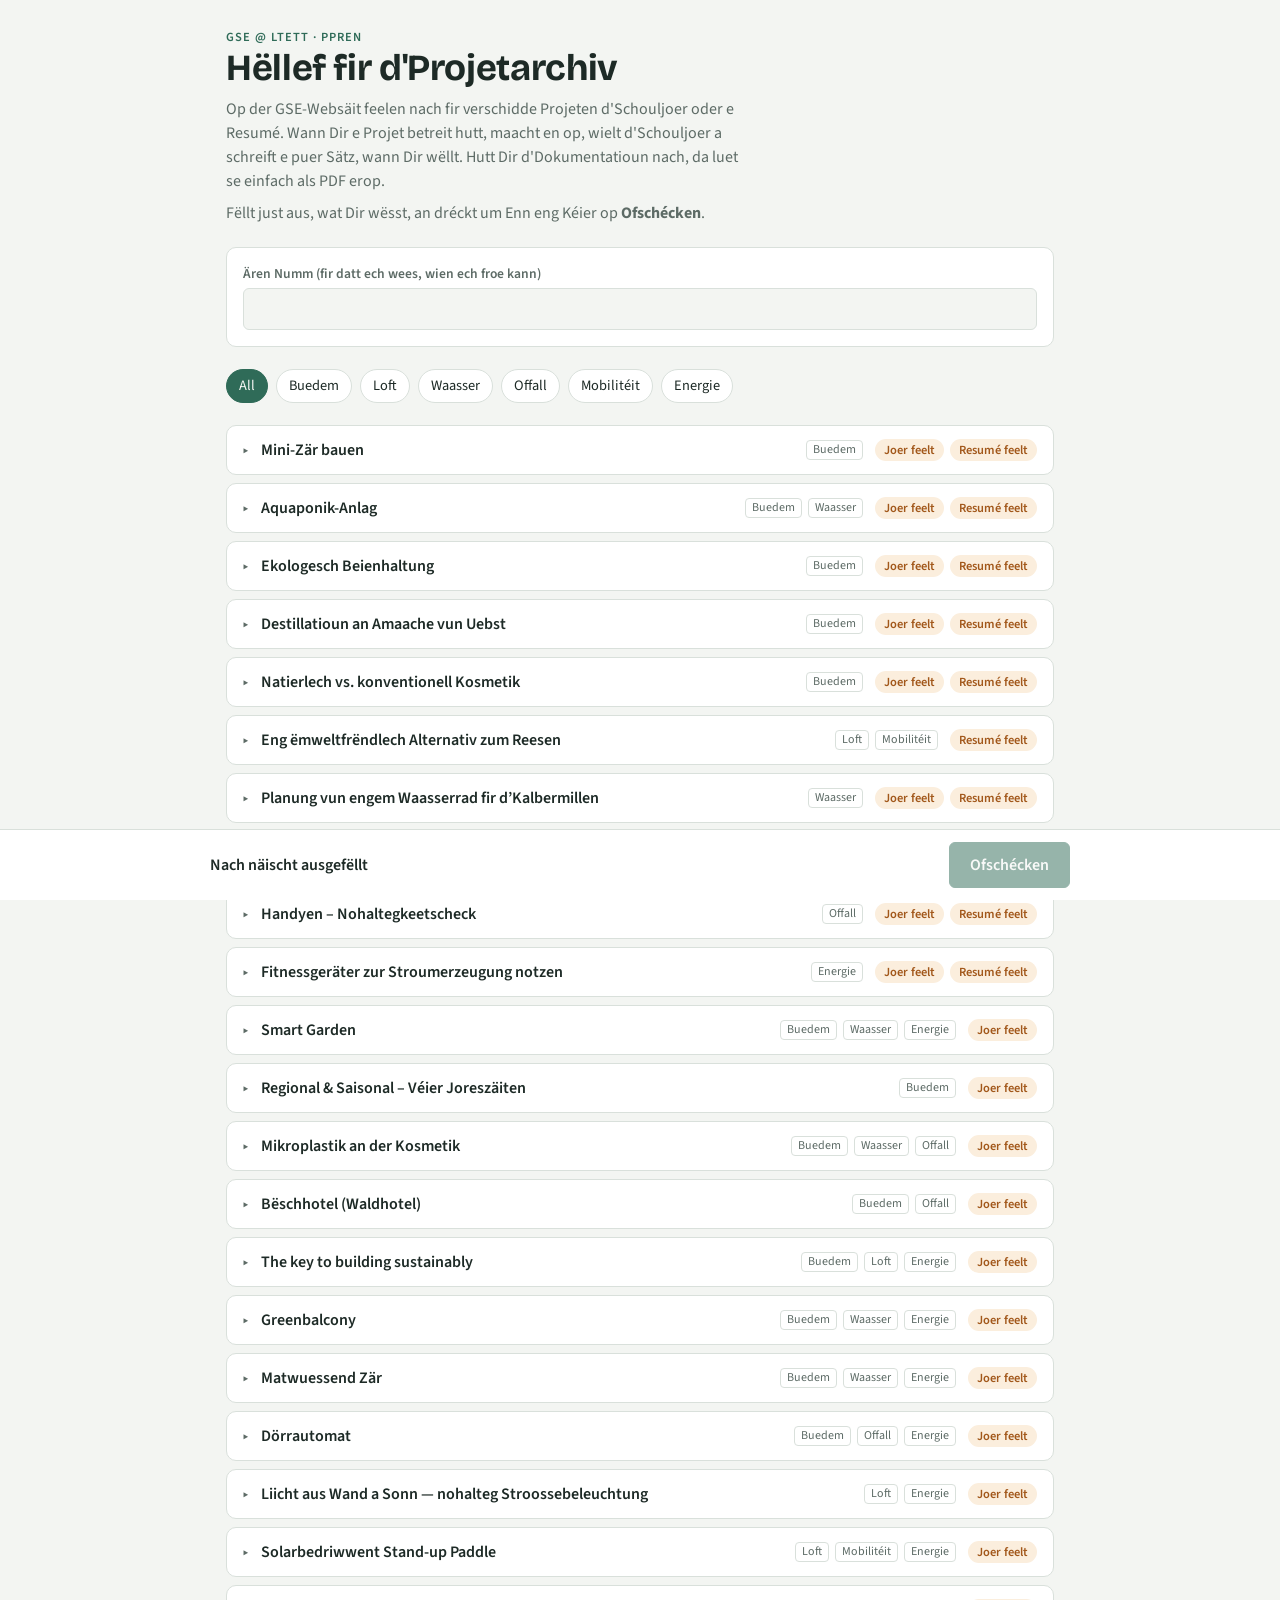
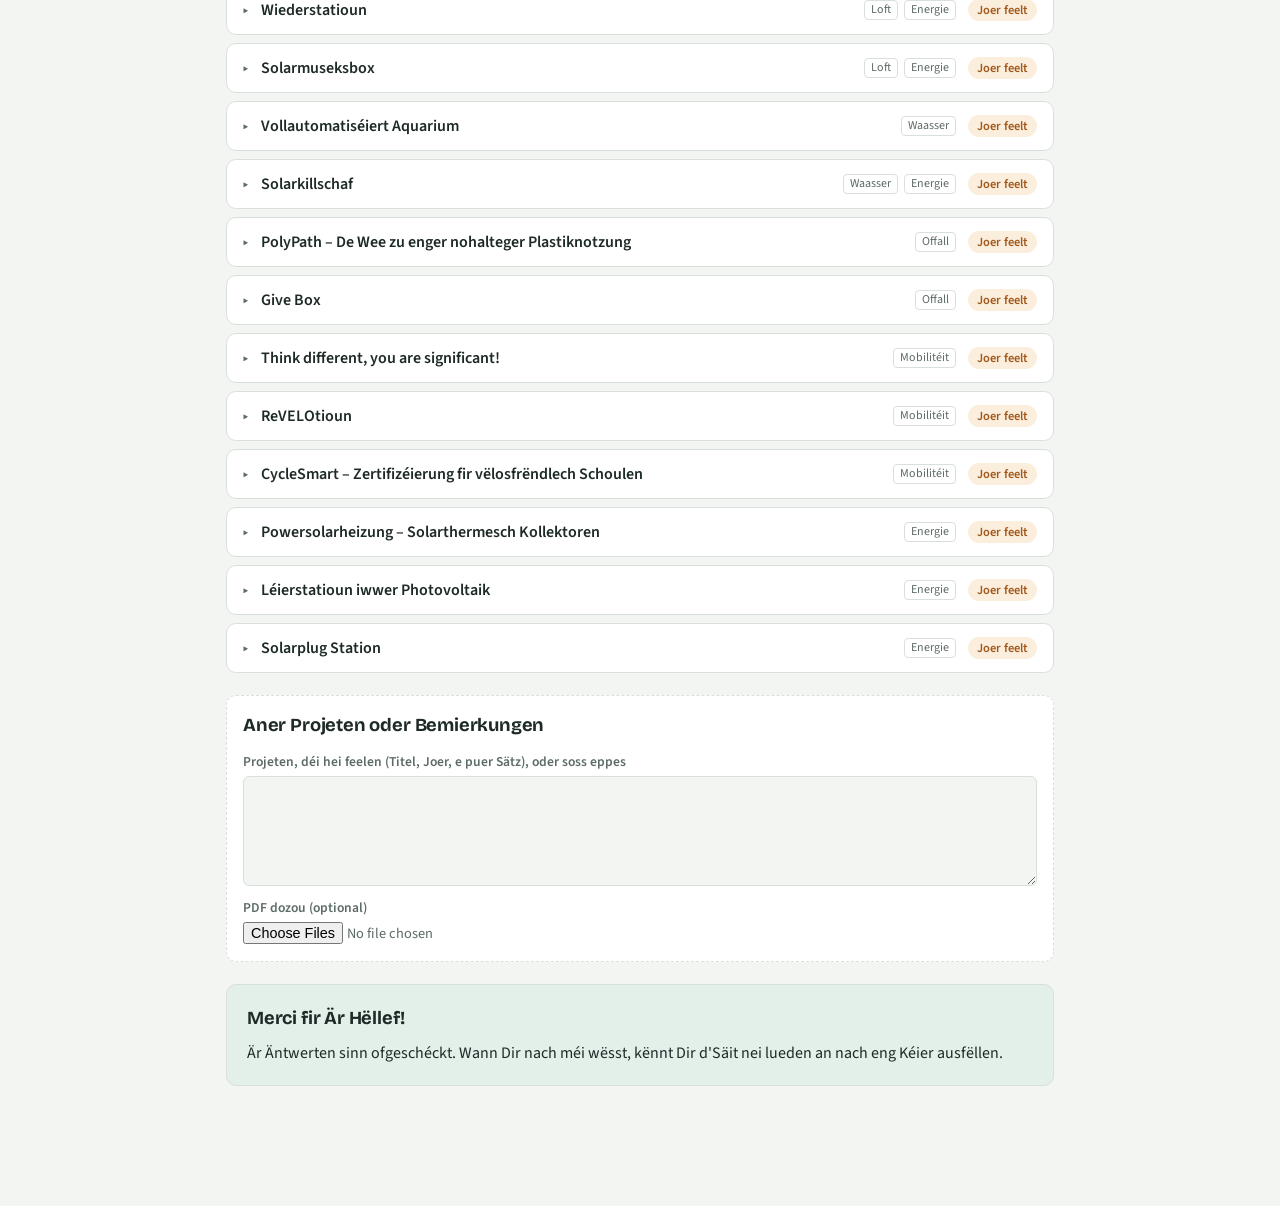
==== projetarchiv.html @ f5169867 "Projetarchiv: Säit fir Kolleegen, Schouljoer/Resumé/PDF fir Projeten nozeliwweren (schéckt an Jotfor" ====
<!DOCTYPE html>
<html lang="lb">
<head>
<meta charset="UTF-8">
<meta name="viewport" content="width=device-width, initial-scale=1.0, viewport-fit=cover">
<meta name="robots" content="noindex, nofollow">
<title>PPREN Projetarchiv</title>
<link rel="preconnect" href="https://fonts.googleapis.com">
<link rel="preconnect" href="https://fonts.gstatic.com" crossorigin>
<link href="https://fonts.googleapis.com/css2?family=Bricolage+Grotesque:opsz,wght@12..96,600;12..96,700&family=Source+Sans+3:ital,wght@0,400;0,600;1,400&display=swap" rel="stylesheet">
<style>
/* Layout: one narrow working column — intro, filter bar, one collapsible entry per project, sticky send bar */
:root{
  --bg:#f3f5f2; --surface:#ffffff; --fg:#1d2a26; --muted:#5d6b66; --line:#d9e0db;
  --accent:#2f6b58; --warn:#a2581b; --warn-soft:#fbeedd; --ok:#2f6b58; --ok-soft:#e3efe9; --focus:#3d8c73;
  --f-display:"Bricolage Grotesque","Avenir Next","Segoe UI",system-ui,sans-serif;
  --f-body:"Source Sans 3","Segoe UI",system-ui,-apple-system,sans-serif;
  color-scheme:light;
}
@media (prefers-color-scheme: dark){:root{
  --bg:#141a18; --surface:#1c2421; --fg:#e4ebe7; --muted:#9aa9a3; --line:#2f3b37;
  --accent:#7cc3a8; --warn:#e7a467; --warn-soft:#3a2a1a; --ok:#7cc3a8; --ok-soft:#22352e; --focus:#7cc3a8;
  color-scheme:dark}}
*{box-sizing:border-box}
html,body{margin:0}
body{background:var(--bg);color:var(--fg);font-family:var(--f-body);font-size:16px;line-height:1.5}
.wrap{max-width:860px;margin:0 auto;padding-inline:16px;padding-block:28px 120px;display:flex;flex-direction:column;gap:22px}
h1,h2{font-family:var(--f-display);text-wrap:balance;margin:0;letter-spacing:-.01em}
h1{font-size:clamp(1.7rem,4vw,2.3rem);line-height:1.15}
h2{font-size:1.15rem}
.eyebrow{font-size:.78rem;letter-spacing:.08em;text-transform:uppercase;color:var(--accent);font-weight:600}
.intro p{margin:.5em 0 0;max-width:65ch;color:var(--muted)}
.filters{display:flex;flex-wrap:wrap;gap:8px;align-items:center}
.chipbtn{font:inherit;font-size:.9rem;border:1px solid var(--line);background:var(--surface);color:var(--fg);padding:5px 12px;border-radius:99px;cursor:pointer}
.chipbtn[aria-pressed="true"]{background:var(--accent);border-color:var(--accent);color:var(--bg)}
.list{display:flex;flex-direction:column;gap:8px}
details.item{background:var(--surface);border:1px solid var(--line);border-radius:10px}
details.item[open]{border-color:var(--accent)}
summary{list-style:none;cursor:pointer;padding:12px 16px;display:flex;flex-wrap:wrap;gap:6px 12px;align-items:center}
summary::-webkit-details-marker{display:none}
summary .t{font-weight:600;flex:1 1 260px;min-width:0}
summary .t::before{content:"▸";display:inline-block;width:1.1em;color:var(--muted);transition:transform .15s}
details[open] summary .t::before{transform:rotate(90deg)}
.themes,.pills{display:flex;gap:6px;flex-wrap:wrap}
.theme{font-size:.75rem;color:var(--muted);border:1px solid var(--line);border-radius:4px;padding:0 6px}
.pill{font-size:.78rem;font-weight:600;border-radius:99px;padding:2px 9px;white-space:nowrap}
.pill.miss{background:var(--warn-soft);color:var(--warn)}
.pill.ok{background:var(--ok-soft);color:var(--ok)}
.body{padding:12px 16px 18px;display:grid;gap:14px;border-top:1px solid var(--line)}
.field{display:grid;gap:4px;min-width:0}
.field label,.lbl{font-size:.85rem;font-weight:600;color:var(--muted)}
.hint{font-size:.85rem;color:var(--muted)}
select,textarea,input[type=text]{font:inherit;color:var(--fg);background:var(--bg);border:1px solid var(--line);border-radius:6px;padding:8px 10px;width:100%}
select{max-width:240px}
textarea{min-height:110px;resize:vertical}
input[type=file]{font:inherit;font-size:.9rem;color:var(--muted);max-width:100%}
:focus-visible{outline:2px solid var(--focus);outline-offset:2px}
.row{display:flex;flex-wrap:wrap;gap:10px;align-items:center}
.btn{font:inherit;font-weight:600;border-radius:6px;padding:10px 20px;cursor:pointer;border:1px solid var(--accent);background:var(--accent);color:var(--bg)}
.btn:disabled{opacity:.5;cursor:default}
.box{background:var(--surface);border:1px solid var(--line);border-radius:10px;padding:16px;display:grid;gap:12px}
.box.dashed{border-style:dashed}
.sendbar{position:fixed;left:0;right:0;bottom:0;background:var(--surface);border-top:1px solid var(--line);padding:12px 16px calc(12px + env(safe-area-inset-bottom,0px))}
.sendbar .in{max-width:860px;margin:0 auto;display:flex;flex-wrap:wrap;gap:10px 16px;align-items:center;justify-content:space-between}
.sendbar .count{font-weight:600;font-variant-numeric:tabular-nums}
.status{font-size:.92rem;color:var(--muted)}
.done{background:var(--ok-soft);border:1px solid var(--line);border-radius:10px;padding:20px;display:grid;gap:8px}
@media (prefers-reduced-motion: reduce){*{transition:none!important}}
</style>
</head>
<body>
<div class="wrap">
  <header class="intro">
    <div class="eyebrow">GSE @ LTEtt · PPREN</div>
    <h1>Hëllef fir d'Projetarchiv</h1>
    <p>Op der GSE-Websäit feelen nach fir verschidde Projeten d'Schouljoer oder e Resumé. Wann Dir e Projet betreit hutt, maacht en op, wielt d'Schouljoer a schreift e puer Sätz, wann Dir wëllt. Hutt Dir d'Dokumentatioun nach, da luet se einfach als PDF erop.</p>
    <p>Fëllt just aus, wat Dir wësst, an dréckt um Enn eng Kéier op <strong>Ofschécken</strong>.</p>
  </header>

  <div class="box">
    <div class="field"><label for="name">Ären Numm (fir datt ech wees, wien ech froe kann)</label><input type="text" id="name" autocomplete="name"></div>
  </div>

  <nav class="filters" aria-label="Thema">
    <button class="chipbtn" type="button" data-f="" aria-pressed="true">All</button>
    <button class="chipbtn" type="button" data-f="buedem" aria-pressed="false">Buedem</button>
    <button class="chipbtn" type="button" data-f="loft" aria-pressed="false">Loft</button>
    <button class="chipbtn" type="button" data-f="waasser" aria-pressed="false">Waasser</button>
    <button class="chipbtn" type="button" data-f="offall" aria-pressed="false">Offall</button>
    <button class="chipbtn" type="button" data-f="mobiliteit" aria-pressed="false">Mobilitéit</button>
    <button class="chipbtn" type="button" data-f="energie" aria-pressed="false">Energie</button>
  </nav>

  <section class="list" id="list"></section>

  <section class="box dashed" aria-labelledby="otherH">
    <h2 id="otherH">Aner Projeten oder Bemierkungen</h2>
    <div class="field"><label for="other">Projeten, déi hei feelen (Titel, Joer, e puer Sätz), oder soss eppes</label><textarea id="other"></textarea></div>
    <div class="field"><label for="otherPdf">PDF dozou (optional)</label><input type="file" id="otherPdf" accept="application/pdf,.pdf" multiple></div>
  </section>

  <div id="doneMsg" class="done" hidden>
    <h2>Merci fir Är Hëllef!</h2>
    <p style="margin:0">Är Äntwerten sinn ofgeschéckt. Wann Dir nach méi wësst, kënnt Dir d'Säit nei lueden an nach eng Kéier ausfëllen.</p>
  </div>
</div>

<div class="sendbar">
  <div class="in">
    <span class="count" id="count">Nach näischt ausgefëllt</span>
    <span class="status" id="status" role="status"></span>
    <button class="btn" type="button" id="send" disabled>Ofschécken</button>
  </div>
</div>

<script>
const FORM_URL="https://submit.jotform.com/submit/262785229368067/";
const FORM_ID="262785229368067";
const F_NAME="q2_q2_textbox0", F_NOTES="q9_q9_textarea7", F_FILES="q12_dokumentatiounenpdf[]";
const THEMES={buedem:"Buedem",loft:"Loft",waasser:"Waasser",offall:"Offall",mobiliteit:"Mobilitéit",energie:"Energie"};
const YEARS=["2025/26","2024/25","2023/24","2022/23","2021/22","2020/21","2019/20","2018/19","2017/18","2016/17","2015/16","2014/15","2013/14","2012/13","2011/12","2010/11","Weess net"];
// titel, themen, feelt Joer, feelt Resumé, Jotform-Feld Joer, Jotform-Feld Resumé (null = Resumé geet an d'Bemierkungen)
const P=[
 ["Mini-Zär bauen",["buedem"],1,1,"q14_minizarBauen","q15_minizarBauen"],
 ["Aquaponik-Anlag",["buedem","waasser"],1,1,"q16_aquaponikanlag","q17_aquaponikanlag"],
 ["Ekologesch Beienhaltung",["buedem"],1,1,"q18_ekologeschBeienhaltung","q19_ekologeschBeienhaltung19"],
 ["Destillatioun an Amaache vun Uebst",["buedem"],1,1,"q20_destillatiounAn","q21_destillatiounAn21"],
 ["Natierlech vs. konventionell Kosmetik",["buedem"],1,1,"q22_natierlechVs","q23_natierlechVs"],
 ["Eng ëmweltfrëndlech Alternativ zum Reesen",["loft","mobiliteit"],0,1,"q24_engemweltfrendlech","q25_engemweltfrendlech25"],
 ["Planung vun engem Waasserrad fir d’Kalbermillen",["waasser"],1,1,"q26_waasserradFir","q27_waasserradFir27"],
 ["Fair Clothes",["offall"],0,1,"q30_fairClothes","q31_fairClothes31"],
 ["Handyen – Nohaltegkeetscheck",["offall"],1,1,"q32_handyen","q33_handyen"],
 ["Fitnessgeräter zur Stroumerzeugung notzen",["energie"],1,1,"q34_fitnessgeraterZur","q35_fitnessgeraterZur35"],
 ["Smart Garden",["buedem","waasser","energie"],1,0,"q37_smartGarden",null],
 ["Regional & Saisonal – Véier Joreszäiten",["buedem"],1,0,"q38_regional",null],
 ["Mikroplastik an der Kosmetik",["buedem","waasser","offall"],1,0,"q39_mikroplastikAn",null],
 ["Bëschhotel (Waldhotel)",["buedem","offall"],1,0,"q40_beschhotelwaldhotel",null],
 ["The key to building sustainably",["buedem","loft","energie"],1,0,"q41_theKey",null],
 ["Greenbalcony",["buedem","waasser","energie"],1,0,"q42_greenbalcony",null],
 ["Matwuessend Zär",["buedem","waasser","energie"],1,0,"q43_matwuessendZar",null],
 ["Dörrautomat",["buedem","offall","energie"],1,0,"q44_dorrautomat",null],
 ["Liicht aus Wand a Sonn — nohalteg Stroossebeleuchtung",["loft","energie"],1,0,"q45_liichtAus",null],
 ["Solarbedriwwent Stand-up Paddle",["loft","mobiliteit","energie"],1,0,"q46_solarbedriwwentStandup",null],
 ["Wiederstatioun",["loft","energie"],1,0,"q47_wiederstatioun",null],
 ["Solarmuseksbox",["loft","energie"],1,0,"q48_solarmuseksbox",null],
 ["Vollautomatiséiert Aquarium",["waasser"],1,0,"q49_vollautomatiseiertAquarium",null],
 ["Solarkillschaf",["waasser","energie"],1,0,"q50_solarkillschaf",null],
 ["PolyPath – De Wee zu enger nohalteger Plastiknotzung",["offall"],1,0,"q51_polypath",null],
 ["Give Box",["offall"],1,0,"q52_giveBox",null],
 ["Think different, you are significant!",["mobiliteit"],1,0,"q53_thinkDifferent",null],
 ["ReVELOtioun",["mobiliteit"],1,0,"q54_revelotioun",null],
 ["CycleSmart – Zertifizéierung fir vëlosfrëndlech Schoulen",["mobiliteit"],1,0,"q55_cyclesmart",null],
 ["Powersolarheizung – Solarthermesch Kollektoren",["energie"],1,0,"q56_powersolarheizung",null],
 ["Léierstatioun iwwer Photovoltaik",["energie"],1,0,"q57_leierstatiounIwwer",null],
 ["Solarplug Station",["energie"],1,0,"q58_solarplugStation",null],
];
const items=[];let filter="";

function el(tag,attrs={},...kids){const e=document.createElement(tag);for(const[k,v]of Object.entries(attrs)){if(k==="class")e.className=v;else if(k==="text")e.textContent=v;else e.setAttribute(k,v)}for(const c of kids)if(c!=null)e.append(c);return e}

P.forEach(([titel,themen,needYear,needRes,fYear,fRes],i)=>{
  const pills=el("span",{class:"pills"});
  const sel=el("select",{id:"y"+i},el("option",{value:"",text:"– Schouljoer wielen –"}),...YEARS.map(y=>el("option",{value:y,text:y})));
  const ta=el("textarea",{id:"r"+i,placeholder:"Ëm wat goung et? Wat gouf gebaut, gemooss oder ënnersicht? Wat ass erauskomm? Lëtzebuergesch, Däitsch oder Franséisch."});
  const file=el("input",{type:"file",id:"p"+i,accept:"application/pdf,.pdf",multiple:""});
  const body=el("div",{class:"body"});
  if(needYear)body.append(el("div",{class:"field"},el("label",{for:"y"+i,text:"Schouljoer"}),sel));
  body.append(el("div",{class:"field"},el("label",{for:"r"+i,text:needRes?"Resumé (feelt nach)":"Resumé (gëtt et schonn, nëmmen ergänzen, wann néideg)"}),ta));
  body.append(el("div",{class:"field"},el("label",{for:"p"+i,text:"Dokumentatioun als PDF"}),file,el("span",{class:"hint",text:"Dir kënnt och e PDF eroplueden amplaz e Resumé ze schreiwen."})));
  const d=el("details",{class:"item"},el("summary",{},el("span",{class:"t",text:titel}),el("span",{class:"themes"},...themen.map(t=>el("span",{class:"theme",text:THEMES[t]}))),pills),body);
  const it={titel,themen,needYear,needRes,fYear,fRes,sel,ta,file,pills,d};
  for(const x of[sel,ta,file])x.addEventListener(x===file?"change":"input",()=>{paint(it);count()});
  items.push(it);paint(it);document.getElementById("list").append(d);
});

function has(it){return{y:!!it.sel.value,r:!!it.ta.value.trim(),p:it.file.files.length>0}}
function paint(it){
  const h=has(it);it.pills.replaceChildren();
  const yOk=!it.needYear||h.y, rOk=!it.needRes||h.r||h.p;
  if(h.y||h.r||h.p){it.pills.append(el("span",{class:"pill ok",text:"✓ ausgefëllt"}))}
  if(!yOk)it.pills.append(el("span",{class:"pill miss",text:"Joer feelt"}));
  if(!rOk)it.pills.append(el("span",{class:"pill miss",text:"Resumé feelt"}));
}
function touched(){return items.filter(it=>{const h=has(it);return h.y||h.r||h.p})}
function count(){
  const n=touched().length, extra=document.getElementById("other").value.trim()||document.getElementById("otherPdf").files.length;
  document.getElementById("count").textContent=n?(n===1?"1 Projet ausgefëllt":n+" Projeten ausgefëllt"):(extra?"Bemierkung ausgefëllt":"Nach näischt ausgefëllt");
  document.getElementById("send").disabled=!(n||extra);
}
document.getElementById("other").addEventListener("input",count);
document.getElementById("otherPdf").addEventListener("change",count);
document.querySelectorAll("[data-f]").forEach(b=>b.addEventListener("click",()=>{
  filter=b.dataset.f;document.querySelectorAll("[data-f]").forEach(x=>x.setAttribute("aria-pressed",String(x===b)));
  for(const it of items)it.d.hidden=!!filter&&!it.themen.includes(filter);
}));

function renamed(f,prefix){const clean=prefix.replace(/[\\/:*?"<>|]/g,"").slice(0,60);try{return new File([f],clean+" – "+f.name,{type:f.type||"application/pdf"})}catch(e){return f}}

document.getElementById("send").addEventListener("click",async()=>{
  const btn=document.getElementById("send"),st=document.getElementById("status");
  const files=[];let total=0;const notes=[];
  const fd=new FormData();
  fd.append("formID",FORM_ID);fd.append("simple_spc",FORM_ID+"-"+FORM_ID);
  fd.append(F_NAME,document.getElementById("name").value.trim());
  for(const it of touched()){
    const y=it.sel.value, r=it.ta.value.trim();
    if(y)fd.append(it.fYear,y);
    if(r){if(it.fRes)fd.append(it.fRes,r);else notes.push("RESUMÉ – "+it.titel+":\n"+r)}
    for(const f of it.file.files){files.push(renamed(f,it.titel));total+=f.size}
  }
  for(const f of document.getElementById("otherPdf").files){files.push(renamed(f,"Aneren Projet"));total+=f.size}
  if(total>90*1024*1024){st.textContent="D'PDFen zesummen si ze grouss (méi wéi 90 MB). Schéckt w.e.g. manner op eemol.";return}
  const other=document.getElementById("other").value.trim();if(other)notes.push(other);
  fd.append(F_NOTES,notes.join("\n\n"));
  for(const f of files)fd.append(F_FILES,f,f.name);
  btn.disabled=true;st.textContent=files.length?"Gëtt ofgeschéckt, d'PDFen lueden erop …":"Gëtt ofgeschéckt …";
  try{
    await fetch(FORM_URL,{method:"POST",body:fd,mode:"no-cors"});
    document.querySelector(".list").hidden=true;document.querySelector(".filters").hidden=true;
    document.querySelectorAll(".box").forEach(b=>b.hidden=true);
    document.getElementById("doneMsg").hidden=false;document.querySelector(".sendbar").hidden=true;
    window.scrollTo({top:0,behavior:"smooth"});
  }catch(e){st.textContent="Ofschécken huet net geklappt. Kuckt d'Internetverbindung a probéiert et nach eng Kéier.";btn.disabled=false}
});
count();
</script>
</body>
</html>
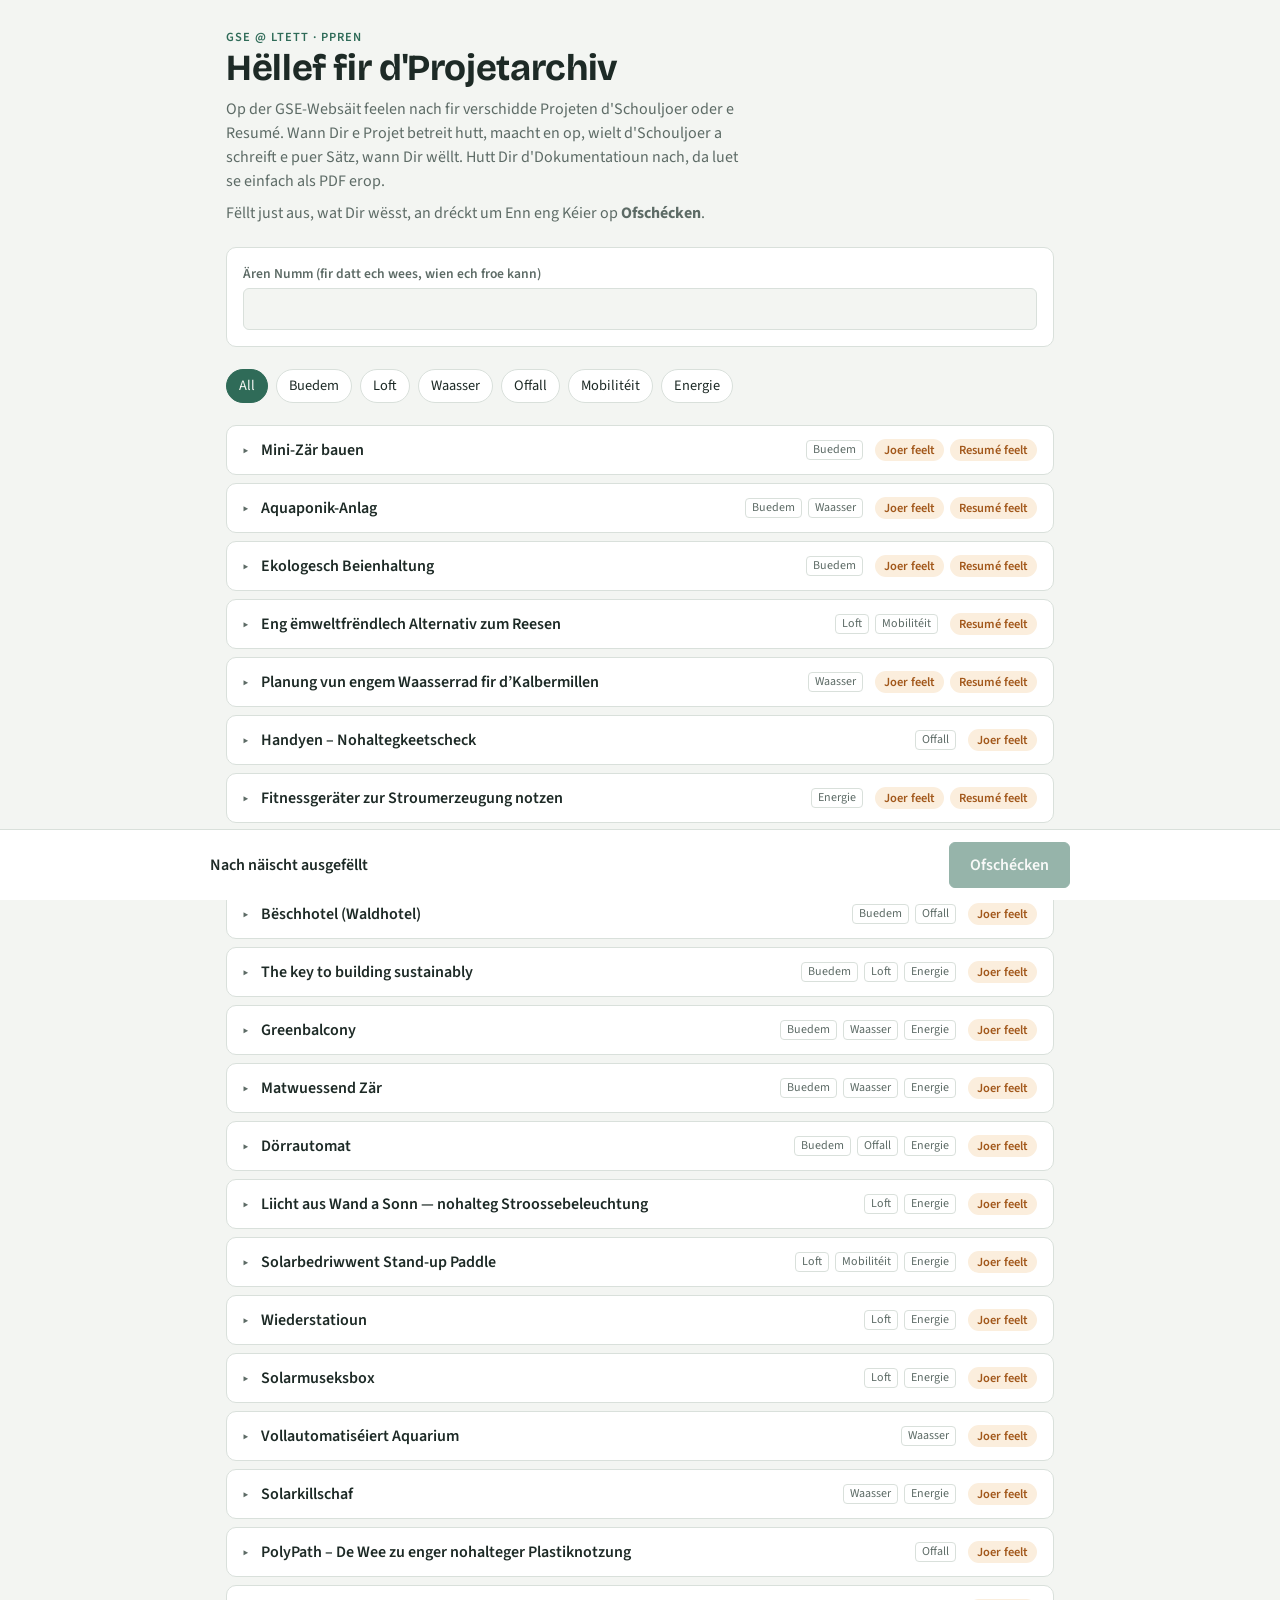
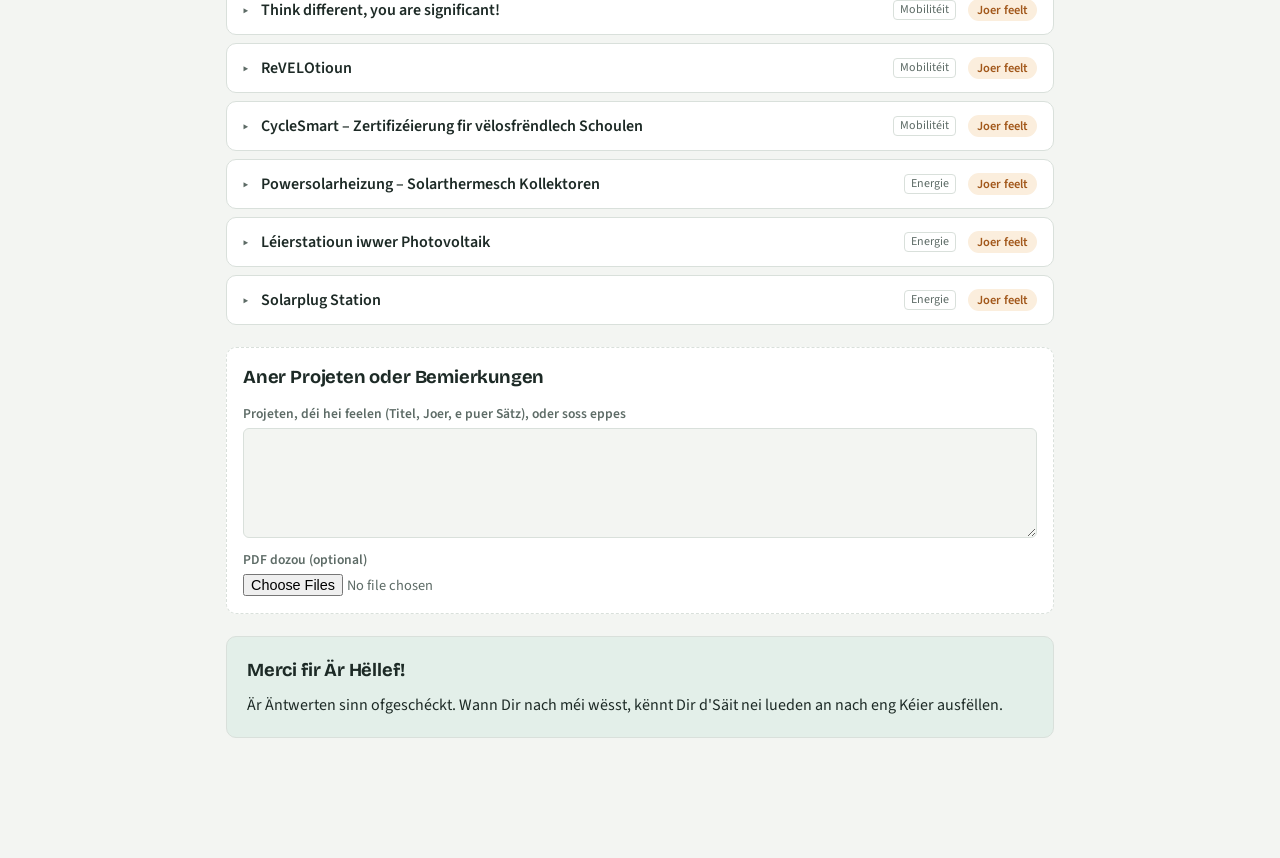
==== commit 04aff6b2: "Projetarchiv: komplett Projeten eraus (Destillatioun, Kosmetik, Fair Clothes, Smart Garden, Véier Jo" ====
--- a/projetarchiv.html
+++ b/projetarchiv.html
@@ -124,15 +124,10 @@
  ["Mini-Zär bauen",["buedem"],1,1,"q14_minizarBauen","q15_minizarBauen"],
  ["Aquaponik-Anlag",["buedem","waasser"],1,1,"q16_aquaponikanlag","q17_aquaponikanlag"],
  ["Ekologesch Beienhaltung",["buedem"],1,1,"q18_ekologeschBeienhaltung","q19_ekologeschBeienhaltung19"],
- ["Destillatioun an Amaache vun Uebst",["buedem"],1,1,"q20_destillatiounAn","q21_destillatiounAn21"],
- ["Natierlech vs. konventionell Kosmetik",["buedem"],1,1,"q22_natierlechVs","q23_natierlechVs"],
  ["Eng ëmweltfrëndlech Alternativ zum Reesen",["loft","mobiliteit"],0,1,"q24_engemweltfrendlech","q25_engemweltfrendlech25"],
  ["Planung vun engem Waasserrad fir d’Kalbermillen",["waasser"],1,1,"q26_waasserradFir","q27_waasserradFir27"],
- ["Fair Clothes",["offall"],0,1,"q30_fairClothes","q31_fairClothes31"],
- ["Handyen – Nohaltegkeetscheck",["offall"],1,1,"q32_handyen","q33_handyen"],
+ ["Handyen – Nohaltegkeetscheck",["offall"],1,0,"q32_handyen","q33_handyen"],
  ["Fitnessgeräter zur Stroumerzeugung notzen",["energie"],1,1,"q34_fitnessgeraterZur","q35_fitnessgeraterZur35"],
- ["Smart Garden",["buedem","waasser","energie"],1,0,"q37_smartGarden",null],
- ["Regional & Saisonal – Véier Joreszäiten",["buedem"],1,0,"q38_regional",null],
  ["Mikroplastik an der Kosmetik",["buedem","waasser","offall"],1,0,"q39_mikroplastikAn",null],
  ["Bëschhotel (Waldhotel)",["buedem","offall"],1,0,"q40_beschhotelwaldhotel",null],
  ["The key to building sustainably",["buedem","loft","energie"],1,0,"q41_theKey",null],
@@ -146,7 +141,6 @@
  ["Vollautomatiséiert Aquarium",["waasser"],1,0,"q49_vollautomatiseiertAquarium",null],
  ["Solarkillschaf",["waasser","energie"],1,0,"q50_solarkillschaf",null],
  ["PolyPath – De Wee zu enger nohalteger Plastiknotzung",["offall"],1,0,"q51_polypath",null],
- ["Give Box",["offall"],1,0,"q52_giveBox",null],
  ["Think different, you are significant!",["mobiliteit"],1,0,"q53_thinkDifferent",null],
  ["ReVELOtioun",["mobiliteit"],1,0,"q54_revelotioun",null],
  ["CycleSmart – Zertifizéierung fir vëlosfrëndlech Schoulen",["mobiliteit"],1,0,"q55_cyclesmart",null],
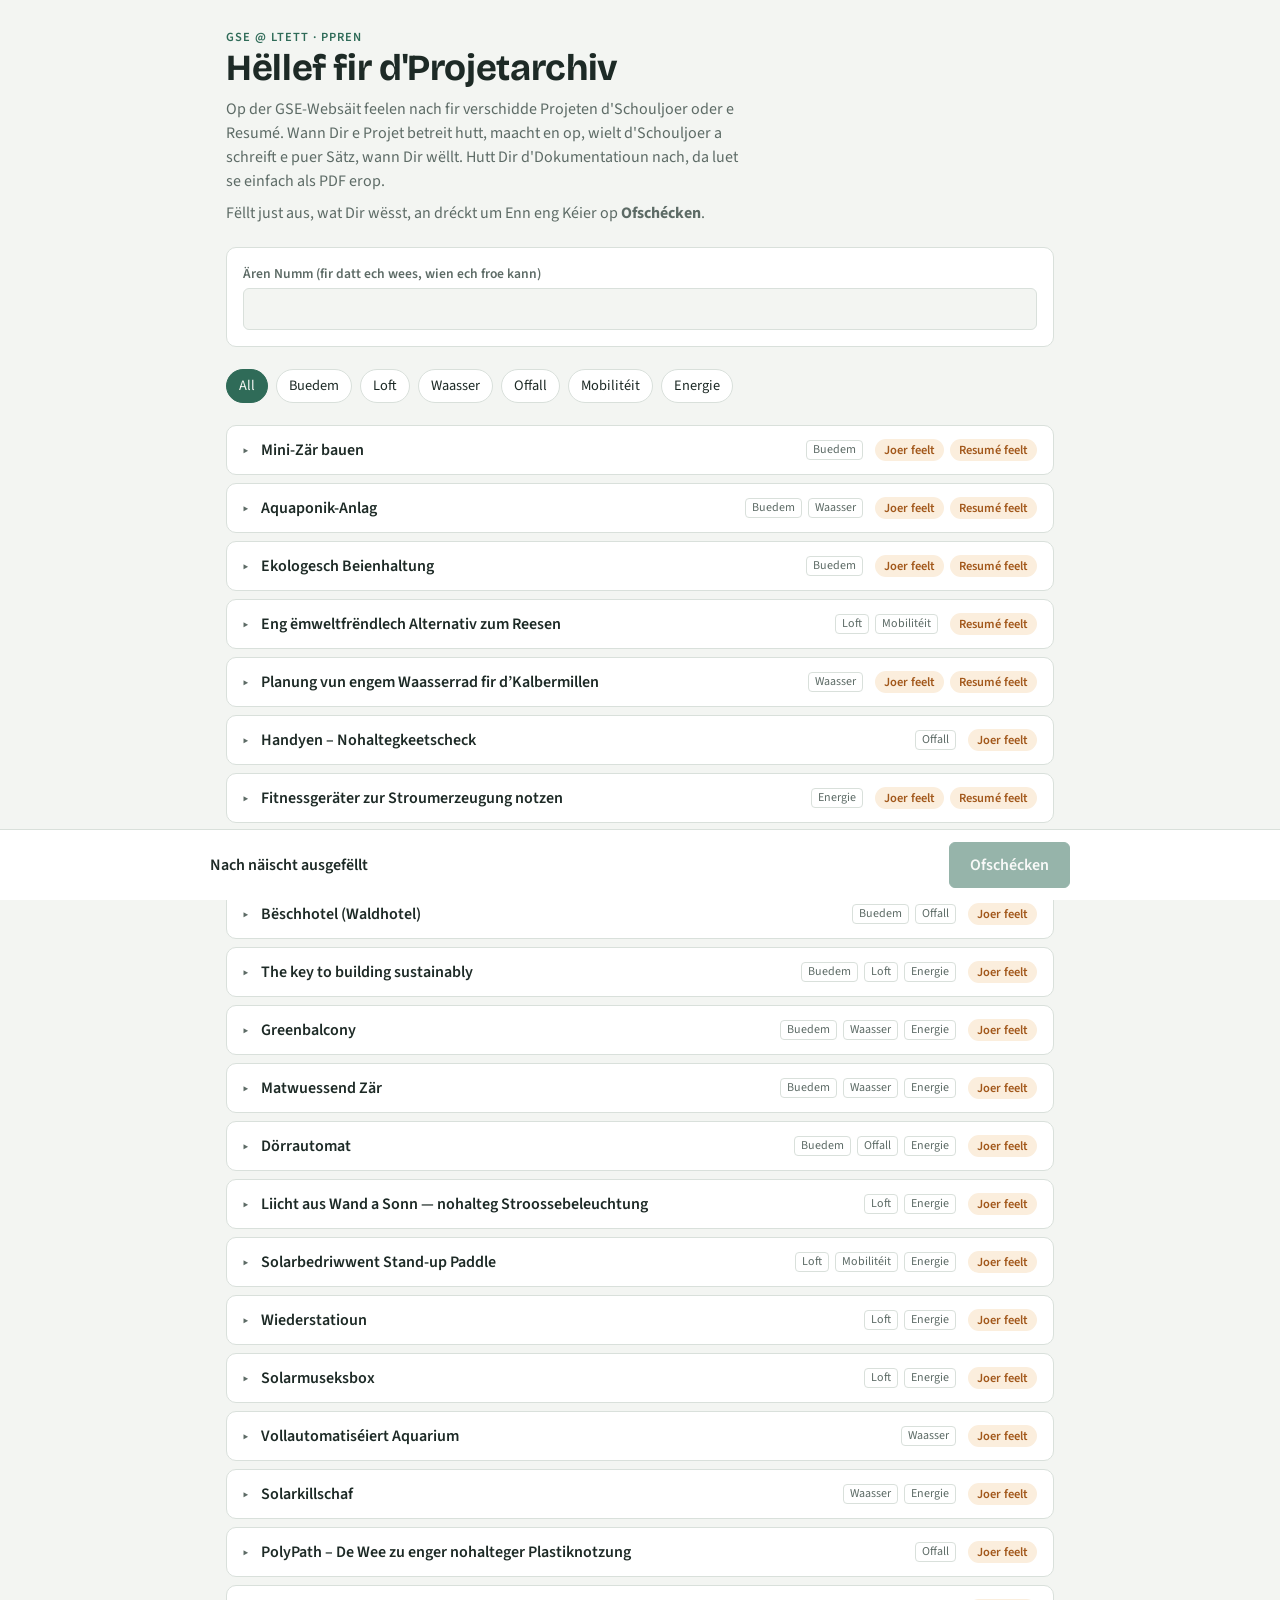
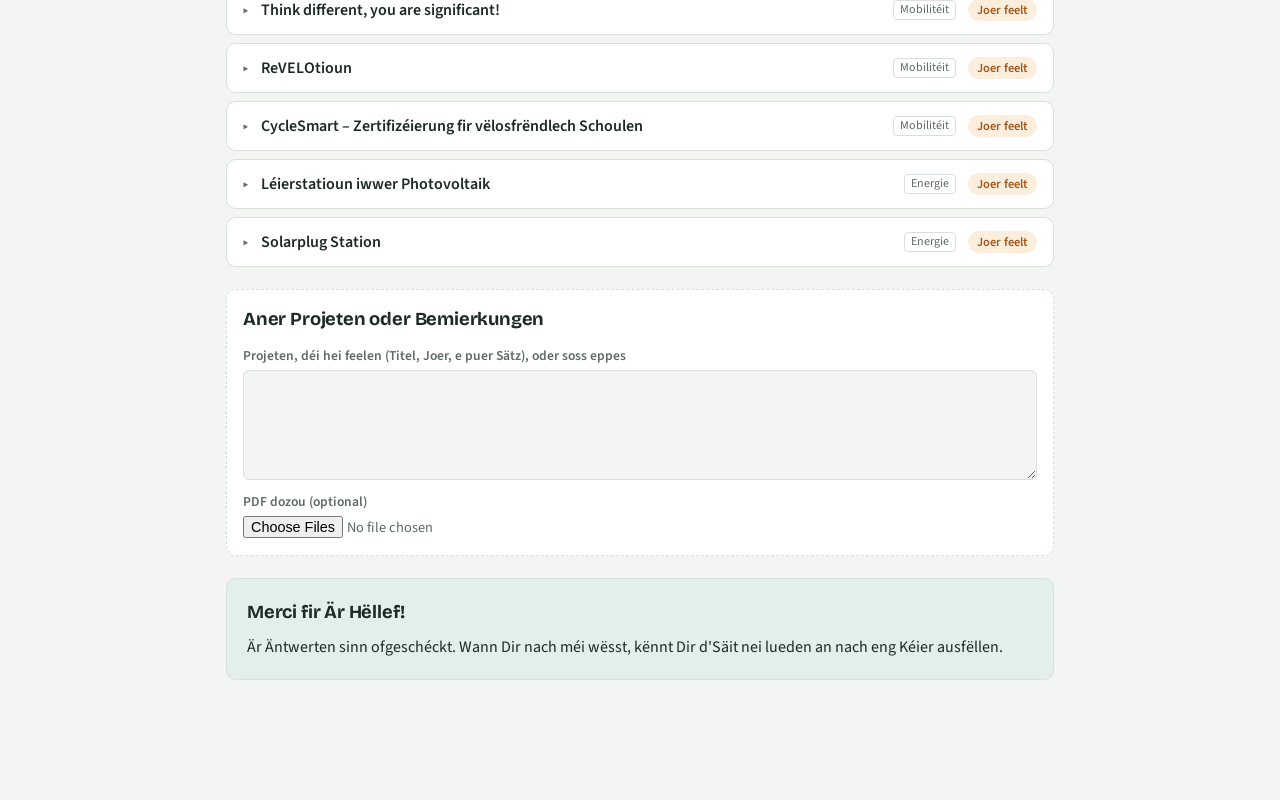
==== commit cb2c3c3e: "Projetarchiv: Smart Garden zréck, Mikroplastik a Powersolarheizung eraus Co-Authored-By: Claude Opus" ====
--- a/projetarchiv.html
+++ b/projetarchiv.html
@@ -128,7 +128,7 @@
  ["Planung vun engem Waasserrad fir d’Kalbermillen",["waasser"],1,1,"q26_waasserradFir","q27_waasserradFir27"],
  ["Handyen – Nohaltegkeetscheck",["offall"],1,0,"q32_handyen","q33_handyen"],
  ["Fitnessgeräter zur Stroumerzeugung notzen",["energie"],1,1,"q34_fitnessgeraterZur","q35_fitnessgeraterZur35"],
- ["Mikroplastik an der Kosmetik",["buedem","waasser","offall"],1,0,"q39_mikroplastikAn",null],
+ ["Smart Garden",["buedem","waasser","energie"],1,0,"q37_smartGarden",null],
  ["Bëschhotel (Waldhotel)",["buedem","offall"],1,0,"q40_beschhotelwaldhotel",null],
  ["The key to building sustainably",["buedem","loft","energie"],1,0,"q41_theKey",null],
  ["Greenbalcony",["buedem","waasser","energie"],1,0,"q42_greenbalcony",null],
@@ -144,7 +144,6 @@
  ["Think different, you are significant!",["mobiliteit"],1,0,"q53_thinkDifferent",null],
  ["ReVELOtioun",["mobiliteit"],1,0,"q54_revelotioun",null],
  ["CycleSmart – Zertifizéierung fir vëlosfrëndlech Schoulen",["mobiliteit"],1,0,"q55_cyclesmart",null],
- ["Powersolarheizung – Solarthermesch Kollektoren",["energie"],1,0,"q56_powersolarheizung",null],
  ["Léierstatioun iwwer Photovoltaik",["energie"],1,0,"q57_leierstatiounIwwer",null],
  ["Solarplug Station",["energie"],1,0,"q58_solarplugStation",null],
 ];
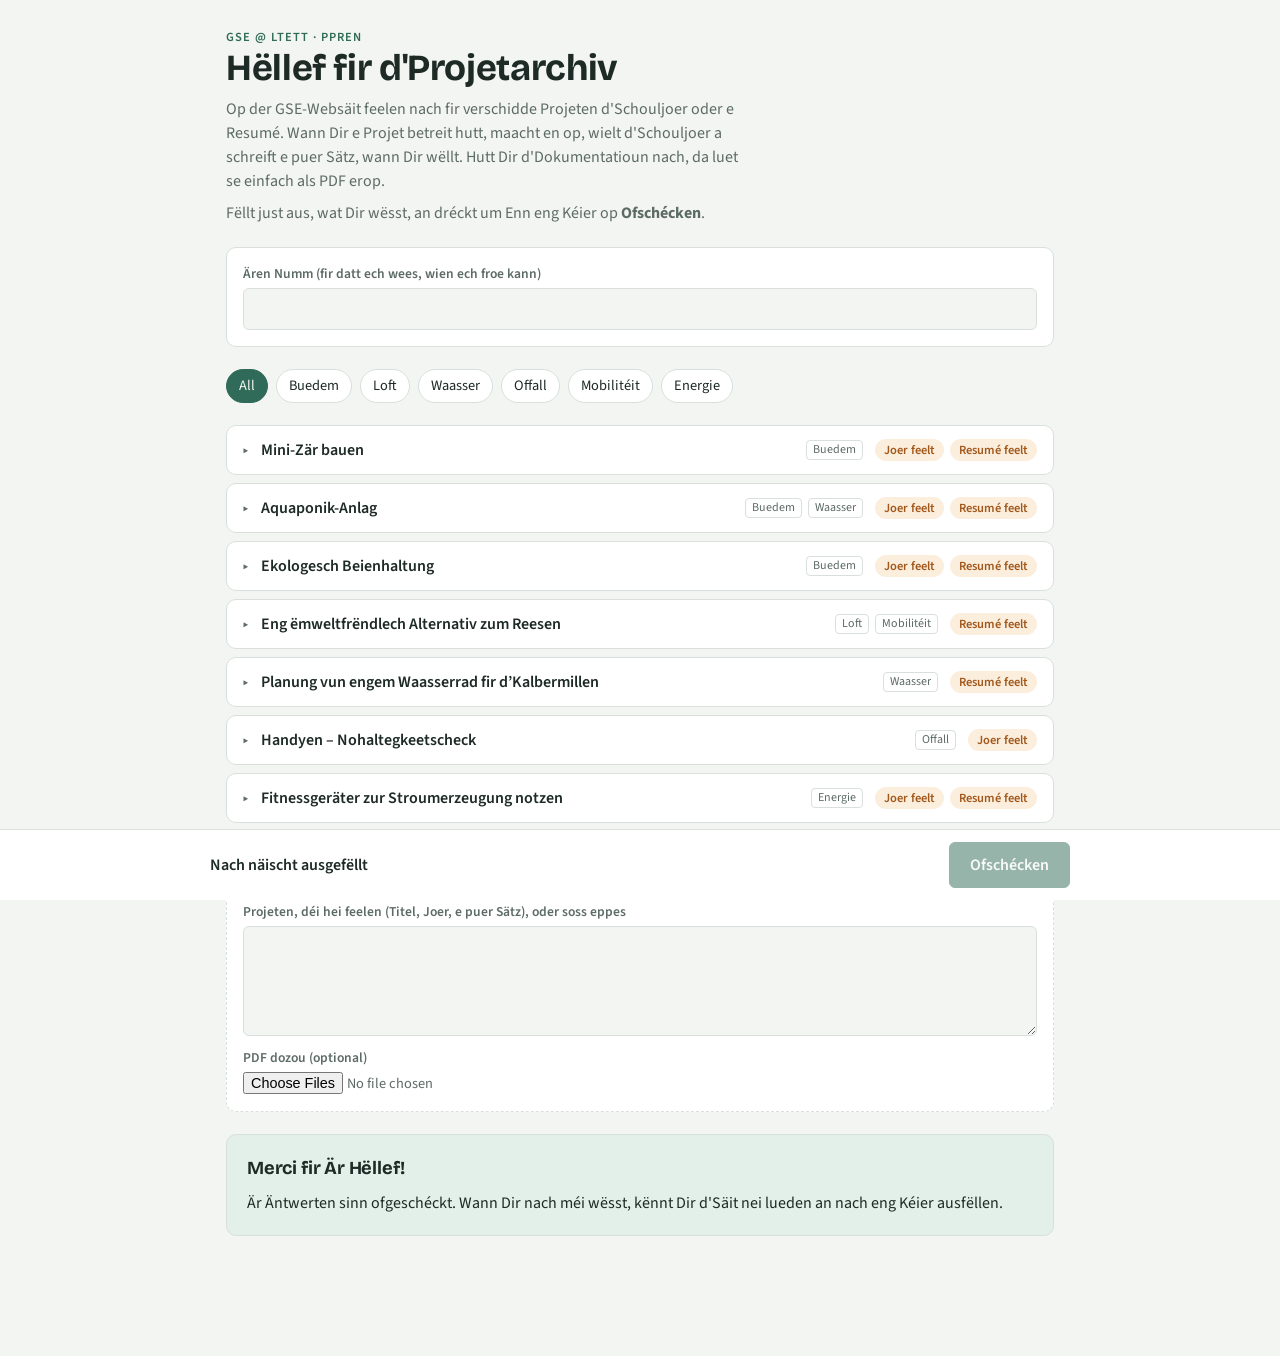
==== commit 5486e95a: "Projetarchiv: nëmmen nach déi 7 Projeten, wou nach eppes feelt Co-Authored-By: Claude Opus 5.5 <nore" ====
--- a/projetarchiv.html
+++ b/projetarchiv.html
@@ -125,27 +125,9 @@
  ["Aquaponik-Anlag",["buedem","waasser"],1,1,"q16_aquaponikanlag","q17_aquaponikanlag"],
  ["Ekologesch Beienhaltung",["buedem"],1,1,"q18_ekologeschBeienhaltung","q19_ekologeschBeienhaltung19"],
  ["Eng ëmweltfrëndlech Alternativ zum Reesen",["loft","mobiliteit"],0,1,"q24_engemweltfrendlech","q25_engemweltfrendlech25"],
- ["Planung vun engem Waasserrad fir d’Kalbermillen",["waasser"],1,1,"q26_waasserradFir","q27_waasserradFir27"],
+ ["Planung vun engem Waasserrad fir d’Kalbermillen",["waasser"],0,1,"q26_waasserradFir","q27_waasserradFir27"],
  ["Handyen – Nohaltegkeetscheck",["offall"],1,0,"q32_handyen","q33_handyen"],
  ["Fitnessgeräter zur Stroumerzeugung notzen",["energie"],1,1,"q34_fitnessgeraterZur","q35_fitnessgeraterZur35"],
- ["Smart Garden",["buedem","waasser","energie"],1,0,"q37_smartGarden",null],
- ["Bëschhotel (Waldhotel)",["buedem","offall"],1,0,"q40_beschhotelwaldhotel",null],
- ["The key to building sustainably",["buedem","loft","energie"],1,0,"q41_theKey",null],
- ["Greenbalcony",["buedem","waasser","energie"],1,0,"q42_greenbalcony",null],
- ["Matwuessend Zär",["buedem","waasser","energie"],1,0,"q43_matwuessendZar",null],
- ["Dörrautomat",["buedem","offall","energie"],1,0,"q44_dorrautomat",null],
- ["Liicht aus Wand a Sonn — nohalteg Stroossebeleuchtung",["loft","energie"],1,0,"q45_liichtAus",null],
- ["Solarbedriwwent Stand-up Paddle",["loft","mobiliteit","energie"],1,0,"q46_solarbedriwwentStandup",null],
- ["Wiederstatioun",["loft","energie"],1,0,"q47_wiederstatioun",null],
- ["Solarmuseksbox",["loft","energie"],1,0,"q48_solarmuseksbox",null],
- ["Vollautomatiséiert Aquarium",["waasser"],1,0,"q49_vollautomatiseiertAquarium",null],
- ["Solarkillschaf",["waasser","energie"],1,0,"q50_solarkillschaf",null],
- ["PolyPath – De Wee zu enger nohalteger Plastiknotzung",["offall"],1,0,"q51_polypath",null],
- ["Think different, you are significant!",["mobiliteit"],1,0,"q53_thinkDifferent",null],
- ["ReVELOtioun",["mobiliteit"],1,0,"q54_revelotioun",null],
- ["CycleSmart – Zertifizéierung fir vëlosfrëndlech Schoulen",["mobiliteit"],1,0,"q55_cyclesmart",null],
- ["Léierstatioun iwwer Photovoltaik",["energie"],1,0,"q57_leierstatiounIwwer",null],
- ["Solarplug Station",["energie"],1,0,"q58_solarplugStation",null],
 ];
 const items=[];let filter="";
 
@@ -162,7 +144,7 @@
   body.append(el("div",{class:"field"},el("label",{for:"p"+i,text:"Dokumentatioun als PDF"}),file,el("span",{class:"hint",text:"Dir kënnt och e PDF eroplueden amplaz e Resumé ze schreiwen."})));
   const d=el("details",{class:"item"},el("summary",{},el("span",{class:"t",text:titel}),el("span",{class:"themes"},...themen.map(t=>el("span",{class:"theme",text:THEMES[t]}))),pills),body);
   const it={titel,themen,needYear,needRes,fYear,fRes,sel,ta,file,pills,d};
-  for(const x of[sel,ta,file])x.addEventListener(x===file?"change":"input",()=>{paint(it);count()});
+  for(const x of[sel,ta,file])for(const ev of["input","change"])x.addEventListener(ev,()=>{paint(it);count()});
   items.push(it);paint(it);document.getElementById("list").append(d);
 });
 
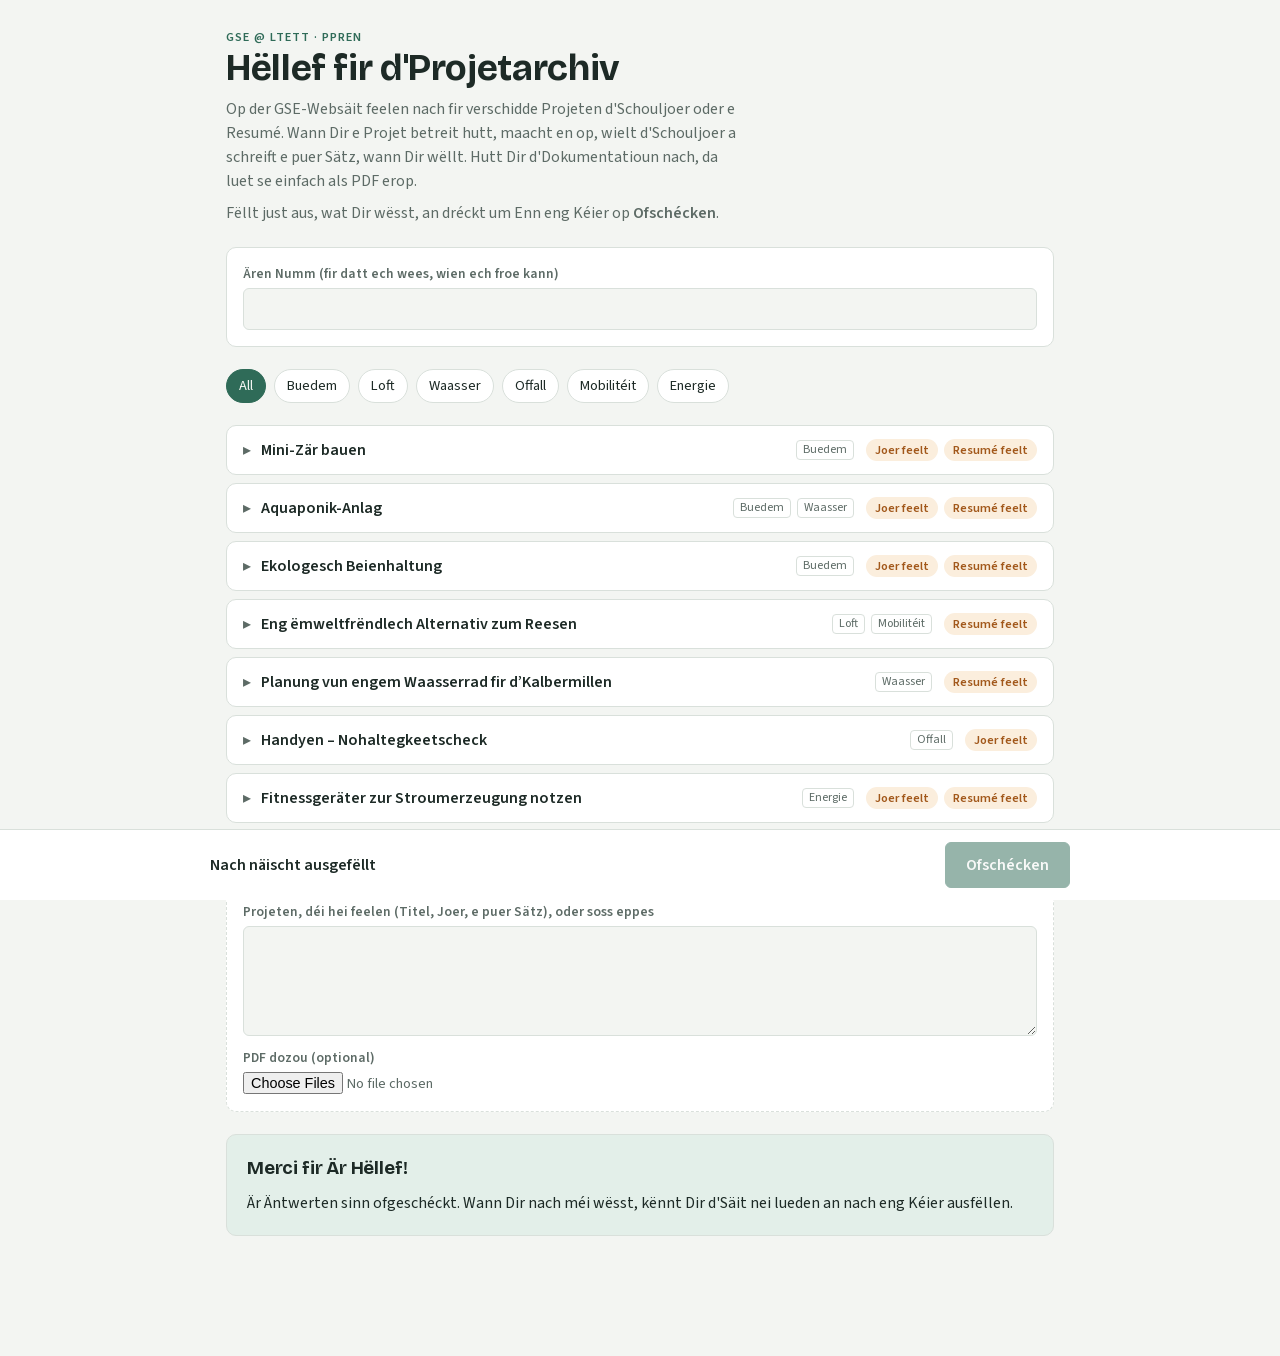
==== commit bfed9e53: "Schrëften lokal um Server (keng Verbindung méi zu Google Fonts), Bildnoweis ugepasst Co-Authored-By:" ====
--- a/projetarchiv.html
+++ b/projetarchiv.html
@@ -5,9 +5,7 @@
 <meta name="viewport" content="width=device-width, initial-scale=1.0, viewport-fit=cover">
 <meta name="robots" content="noindex, nofollow">
 <title>PPREN Projetarchiv</title>
-<link rel="preconnect" href="https://fonts.googleapis.com">
-<link rel="preconnect" href="https://fonts.gstatic.com" crossorigin>
-<link href="https://fonts.googleapis.com/css2?family=Bricolage+Grotesque:opsz,wght@12..96,600;12..96,700&family=Source+Sans+3:ital,wght@0,400;0,600;1,400&display=swap" rel="stylesheet">
+<link rel="stylesheet" href="css/fonts-projetarchiv.css">
 <style>
 /* Layout: one narrow working column — intro, filter bar, one collapsible entry per project, sticky send bar */
 :root{
--- a/css/fonts-projetarchiv.css
+++ b/css/fonts-projetarchiv.css
@@ -0,0 +1,250 @@
+/* Schrëften lokal (urspr. Google Fonts), SIL Open Font License 1.1 – keng Verbindung zu Google */
+/* vietnamese */
+@font-face {
+  font-family: 'Bricolage Grotesque';
+  font-style: normal;
+  font-weight: 600;
+  font-stretch: 100%;
+  font-display: swap;
+  src: url(../fonts/BricolageGrotesque-f849fa08c4.woff2) format('woff2');
+  unicode-range: U+0102-0103, U+0110-0111, U+0128-0129, U+0168-0169, U+01A0-01A1, U+01AF-01B0, U+0300-0301, U+0303-0304, U+0308-0309, U+0323, U+0329, U+1EA0-1EF9, U+20AB;
+}
+/* latin-ext */
+@font-face {
+  font-family: 'Bricolage Grotesque';
+  font-style: normal;
+  font-weight: 600;
+  font-stretch: 100%;
+  font-display: swap;
+  src: url(../fonts/BricolageGrotesque-6441e9c6d5.woff2) format('woff2');
+  unicode-range: U+0100-02BA, U+02BD-02C5, U+02C7-02CC, U+02CE-02D7, U+02DD-02FF, U+0304, U+0308, U+0329, U+1D00-1DBF, U+1E00-1E9F, U+1EF2-1EFF, U+2020, U+20A0-20AB, U+20AD-20C4, U+2113, U+2C60-2C7F, U+A720-A7FF;
+}
+/* latin */
+@font-face {
+  font-family: 'Bricolage Grotesque';
+  font-style: normal;
+  font-weight: 600;
+  font-stretch: 100%;
+  font-display: swap;
+  src: url(../fonts/BricolageGrotesque-4efd1a5a63.woff2) format('woff2');
+  unicode-range: U+0000-00FF, U+0131, U+0152-0153, U+02BB-02BC, U+02C6, U+02DA, U+02DC, U+0304, U+0308, U+0329, U+2000-206F, U+20AC, U+2122, U+2191, U+2193, U+2212, U+2215, U+FEFF, U+FFFD;
+}
+/* vietnamese */
+@font-face {
+  font-family: 'Bricolage Grotesque';
+  font-style: normal;
+  font-weight: 700;
+  font-stretch: 100%;
+  font-display: swap;
+  src: url(../fonts/BricolageGrotesque-f849fa08c4.woff2) format('woff2');
+  unicode-range: U+0102-0103, U+0110-0111, U+0128-0129, U+0168-0169, U+01A0-01A1, U+01AF-01B0, U+0300-0301, U+0303-0304, U+0308-0309, U+0323, U+0329, U+1EA0-1EF9, U+20AB;
+}
+/* latin-ext */
+@font-face {
+  font-family: 'Bricolage Grotesque';
+  font-style: normal;
+  font-weight: 700;
+  font-stretch: 100%;
+  font-display: swap;
+  src: url(../fonts/BricolageGrotesque-6441e9c6d5.woff2) format('woff2');
+  unicode-range: U+0100-02BA, U+02BD-02C5, U+02C7-02CC, U+02CE-02D7, U+02DD-02FF, U+0304, U+0308, U+0329, U+1D00-1DBF, U+1E00-1E9F, U+1EF2-1EFF, U+2020, U+20A0-20AB, U+20AD-20C4, U+2113, U+2C60-2C7F, U+A720-A7FF;
+}
+/* latin */
+@font-face {
+  font-family: 'Bricolage Grotesque';
+  font-style: normal;
+  font-weight: 700;
+  font-stretch: 100%;
+  font-display: swap;
+  src: url(../fonts/BricolageGrotesque-4efd1a5a63.woff2) format('woff2');
+  unicode-range: U+0000-00FF, U+0131, U+0152-0153, U+02BB-02BC, U+02C6, U+02DA, U+02DC, U+0304, U+0308, U+0329, U+2000-206F, U+20AC, U+2122, U+2191, U+2193, U+2212, U+2215, U+FEFF, U+FFFD;
+}
+/* cyrillic-ext */
+@font-face {
+  font-family: 'Source Sans 3';
+  font-style: italic;
+  font-weight: 400;
+  font-display: swap;
+  src: url(../fonts/SourceSans3-6cc6980b92.woff2) format('woff2');
+  unicode-range: U+0460-052F, U+1C80-1C8A, U+20B4, U+2DE0-2DFF, U+A640-A69F, U+FE2E-FE2F;
+}
+/* cyrillic */
+@font-face {
+  font-family: 'Source Sans 3';
+  font-style: italic;
+  font-weight: 400;
+  font-display: swap;
+  src: url(../fonts/SourceSans3-33d3a39296.woff2) format('woff2');
+  unicode-range: U+0301, U+0400-045F, U+0490-0491, U+04B0-04B1, U+2116;
+}
+/* greek-ext */
+@font-face {
+  font-family: 'Source Sans 3';
+  font-style: italic;
+  font-weight: 400;
+  font-display: swap;
+  src: url(../fonts/SourceSans3-6046297859.woff2) format('woff2');
+  unicode-range: U+1F00-1FFF;
+}
+/* greek */
+@font-face {
+  font-family: 'Source Sans 3';
+  font-style: italic;
+  font-weight: 400;
+  font-display: swap;
+  src: url(../fonts/SourceSans3-c98c85c31f.woff2) format('woff2');
+  unicode-range: U+0370-0377, U+037A-037F, U+0384-038A, U+038C, U+038E-03A1, U+03A3-03FF;
+}
+/* vietnamese */
+@font-face {
+  font-family: 'Source Sans 3';
+  font-style: italic;
+  font-weight: 400;
+  font-display: swap;
+  src: url(../fonts/SourceSans3-ef9230310b.woff2) format('woff2');
+  unicode-range: U+0102-0103, U+0110-0111, U+0128-0129, U+0168-0169, U+01A0-01A1, U+01AF-01B0, U+0300-0301, U+0303-0304, U+0308-0309, U+0323, U+0329, U+1EA0-1EF9, U+20AB;
+}
+/* latin-ext */
+@font-face {
+  font-family: 'Source Sans 3';
+  font-style: italic;
+  font-weight: 400;
+  font-display: swap;
+  src: url(../fonts/SourceSans3-07aca4b401.woff2) format('woff2');
+  unicode-range: U+0100-02BA, U+02BD-02C5, U+02C7-02CC, U+02CE-02D7, U+02DD-02FF, U+0304, U+0308, U+0329, U+1D00-1DBF, U+1E00-1E9F, U+1EF2-1EFF, U+2020, U+20A0-20AB, U+20AD-20C4, U+2113, U+2C60-2C7F, U+A720-A7FF;
+}
+/* latin */
+@font-face {
+  font-family: 'Source Sans 3';
+  font-style: italic;
+  font-weight: 400;
+  font-display: swap;
+  src: url(../fonts/SourceSans3-b3bf421116.woff2) format('woff2');
+  unicode-range: U+0000-00FF, U+0131, U+0152-0153, U+02BB-02BC, U+02C6, U+02DA, U+02DC, U+0304, U+0308, U+0329, U+2000-206F, U+20AC, U+2122, U+2191, U+2193, U+2212, U+2215, U+FEFF, U+FFFD;
+}
+/* cyrillic-ext */
+@font-face {
+  font-family: 'Source Sans 3';
+  font-style: normal;
+  font-weight: 400;
+  font-display: swap;
+  src: url(../fonts/SourceSans3-30e8b98efd.woff2) format('woff2');
+  unicode-range: U+0460-052F, U+1C80-1C8A, U+20B4, U+2DE0-2DFF, U+A640-A69F, U+FE2E-FE2F;
+}
+/* cyrillic */
+@font-face {
+  font-family: 'Source Sans 3';
+  font-style: normal;
+  font-weight: 400;
+  font-display: swap;
+  src: url(../fonts/SourceSans3-fa0c941c25.woff2) format('woff2');
+  unicode-range: U+0301, U+0400-045F, U+0490-0491, U+04B0-04B1, U+2116;
+}
+/* greek-ext */
+@font-face {
+  font-family: 'Source Sans 3';
+  font-style: normal;
+  font-weight: 400;
+  font-display: swap;
+  src: url(../fonts/SourceSans3-994a41b8ef.woff2) format('woff2');
+  unicode-range: U+1F00-1FFF;
+}
+/* greek */
+@font-face {
+  font-family: 'Source Sans 3';
+  font-style: normal;
+  font-weight: 400;
+  font-display: swap;
+  src: url(../fonts/SourceSans3-7e6fc64b13.woff2) format('woff2');
+  unicode-range: U+0370-0377, U+037A-037F, U+0384-038A, U+038C, U+038E-03A1, U+03A3-03FF;
+}
+/* vietnamese */
+@font-face {
+  font-family: 'Source Sans 3';
+  font-style: normal;
+  font-weight: 400;
+  font-display: swap;
+  src: url(../fonts/SourceSans3-5845a204ae.woff2) format('woff2');
+  unicode-range: U+0102-0103, U+0110-0111, U+0128-0129, U+0168-0169, U+01A0-01A1, U+01AF-01B0, U+0300-0301, U+0303-0304, U+0308-0309, U+0323, U+0329, U+1EA0-1EF9, U+20AB;
+}
+/* latin-ext */
+@font-face {
+  font-family: 'Source Sans 3';
+  font-style: normal;
+  font-weight: 400;
+  font-display: swap;
+  src: url(../fonts/SourceSans3-81d71ea7cb.woff2) format('woff2');
+  unicode-range: U+0100-02BA, U+02BD-02C5, U+02C7-02CC, U+02CE-02D7, U+02DD-02FF, U+0304, U+0308, U+0329, U+1D00-1DBF, U+1E00-1E9F, U+1EF2-1EFF, U+2020, U+20A0-20AB, U+20AD-20C4, U+2113, U+2C60-2C7F, U+A720-A7FF;
+}
+/* latin */
+@font-face {
+  font-family: 'Source Sans 3';
+  font-style: normal;
+  font-weight: 400;
+  font-display: swap;
+  src: url(../fonts/SourceSans3-cb23fde833.woff2) format('woff2');
+  unicode-range: U+0000-00FF, U+0131, U+0152-0153, U+02BB-02BC, U+02C6, U+02DA, U+02DC, U+0304, U+0308, U+0329, U+2000-206F, U+20AC, U+2122, U+2191, U+2193, U+2212, U+2215, U+FEFF, U+FFFD;
+}
+/* cyrillic-ext */
+@font-face {
+  font-family: 'Source Sans 3';
+  font-style: normal;
+  font-weight: 600;
+  font-display: swap;
+  src: url(../fonts/SourceSans3-30e8b98efd.woff2) format('woff2');
+  unicode-range: U+0460-052F, U+1C80-1C8A, U+20B4, U+2DE0-2DFF, U+A640-A69F, U+FE2E-FE2F;
+}
+/* cyrillic */
+@font-face {
+  font-family: 'Source Sans 3';
+  font-style: normal;
+  font-weight: 600;
+  font-display: swap;
+  src: url(../fonts/SourceSans3-fa0c941c25.woff2) format('woff2');
+  unicode-range: U+0301, U+0400-045F, U+0490-0491, U+04B0-04B1, U+2116;
+}
+/* greek-ext */
+@font-face {
+  font-family: 'Source Sans 3';
+  font-style: normal;
+  font-weight: 600;
+  font-display: swap;
+  src: url(../fonts/SourceSans3-994a41b8ef.woff2) format('woff2');
+  unicode-range: U+1F00-1FFF;
+}
+/* greek */
+@font-face {
+  font-family: 'Source Sans 3';
+  font-style: normal;
+  font-weight: 600;
+  font-display: swap;
+  src: url(../fonts/SourceSans3-7e6fc64b13.woff2) format('woff2');
+  unicode-range: U+0370-0377, U+037A-037F, U+0384-038A, U+038C, U+038E-03A1, U+03A3-03FF;
+}
+/* vietnamese */
+@font-face {
+  font-family: 'Source Sans 3';
+  font-style: normal;
+  font-weight: 600;
+  font-display: swap;
+  src: url(../fonts/SourceSans3-5845a204ae.woff2) format('woff2');
+  unicode-range: U+0102-0103, U+0110-0111, U+0128-0129, U+0168-0169, U+01A0-01A1, U+01AF-01B0, U+0300-0301, U+0303-0304, U+0308-0309, U+0323, U+0329, U+1EA0-1EF9, U+20AB;
+}
+/* latin-ext */
+@font-face {
+  font-family: 'Source Sans 3';
+  font-style: normal;
+  font-weight: 600;
+  font-display: swap;
+  src: url(../fonts/SourceSans3-81d71ea7cb.woff2) format('woff2');
+  unicode-range: U+0100-02BA, U+02BD-02C5, U+02C7-02CC, U+02CE-02D7, U+02DD-02FF, U+0304, U+0308, U+0329, U+1D00-1DBF, U+1E00-1E9F, U+1EF2-1EFF, U+2020, U+20A0-20AB, U+20AD-20C4, U+2113, U+2C60-2C7F, U+A720-A7FF;
+}
+/* latin */
+@font-face {
+  font-family: 'Source Sans 3';
+  font-style: normal;
+  font-weight: 600;
+  font-display: swap;
+  src: url(../fonts/SourceSans3-cb23fde833.woff2) format('woff2');
+  unicode-range: U+0000-00FF, U+0131, U+0152-0153, U+02BB-02BC, U+02C6, U+02DA, U+02DC, U+0304, U+0308, U+0329, U+2000-206F, U+20AC, U+2122, U+2191, U+2193, U+2212, U+2215, U+FEFF, U+FFFD;
+}
